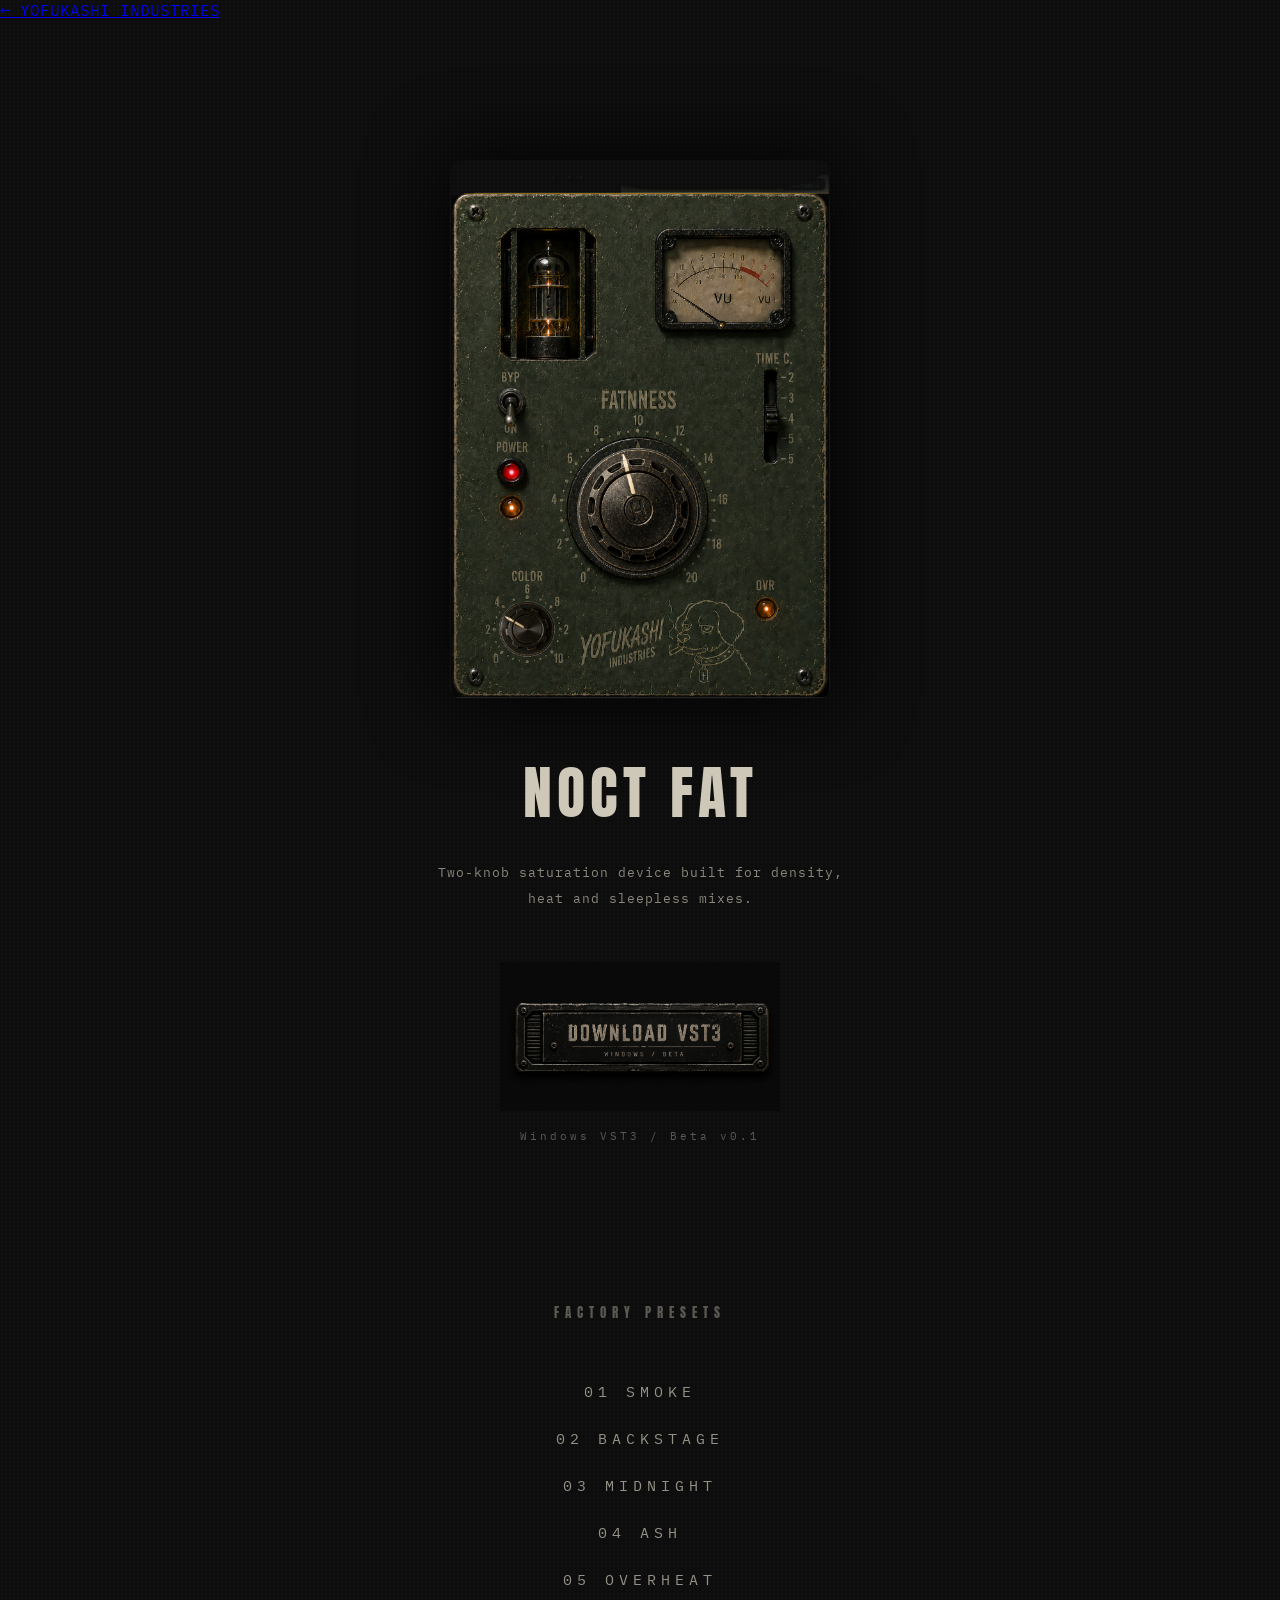
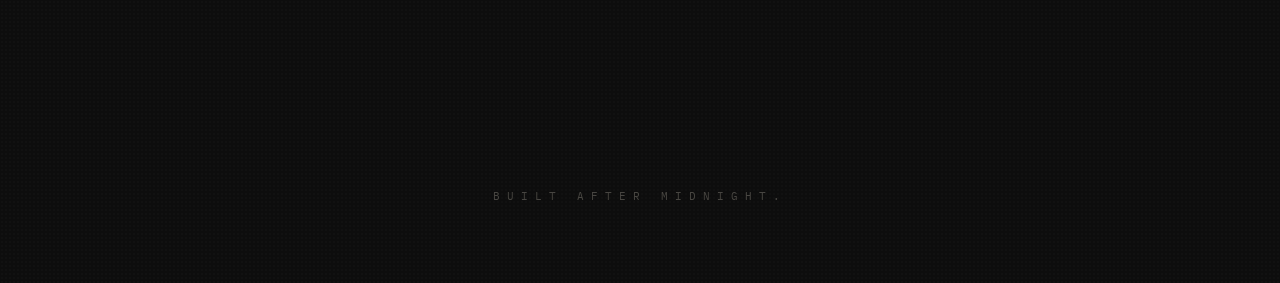
==== noct-fat.html @ 55103df0 "Create noct-fat.html" ====
<!DOCTYPE html>
<html lang="en">
<head>
  <meta charset="UTF-8" />
  <meta name="viewport" content="width=device-width, initial-scale=1.0"/>
  <title>NOCT FAT — YOFUKASHI INDUSTRIES</title>
  <link rel="stylesheet" href="style.css"/>
  <link rel="preconnect" href="https://fonts.googleapis.com">
  <link rel="preconnect" href="https://fonts.gstatic.com" crossorigin>
  <link href="https://fonts.googleapis.com/css2?family=Anton&family=IBM+Plex+Mono:wght@300;400&display=swap" rel="stylesheet">
</head>
<body>

  <nav class="top-nav">
    <a href="index.html" class="nav-back">← YOFUKASHI INDUSTRIES</a>
  </nav>

  <section class="plugin-section">
    <img src="noct-fatnness-ui.png" alt="NOCT FAT" class="plugin-ui">
    <h1 class="plugin-title">NOCT FAT</h1>
    <p class="plugin-description">
      Two-knob saturation device built for density,<br>
      heat and sleepless mixes.
    </p>
    <a href="NOCT_FAT_v0.1.zip" class="download-button" download>
      <img src="download-button.png" alt="DOWNLOAD VST3" class="download-btn-img">
    </a>
    <p class="plugin-note">Windows VST3 / Beta v0.1</p>
  </section>

  <section class="preset-section">
    <h2 class="section-label">FACTORY PRESETS</h2>
    <div class="preset-list">
      <span>01 SMOKE</span>
      <span>02 BACKSTAGE</span>
      <span>03 MIDNIGHT</span>
      <span>04 ASH</span>
      <span>05 OVERHEAT</span>
    </div>
  </section>

  <footer>
    <p>BUILT AFTER MIDNIGHT.</p>
  </footer>

</body>
</html>
---- style.css ----
*{
  margin: 0;
  padding: 0;
  box-sizing: border-box;
}

body{
  background: #0d0d0d;
  color: #cec8b8;
  font-family: 'IBM Plex Mono', monospace;
  overflow-x: hidden;
  background-image:
    radial-gradient(rgba(255,255,255,0.015) 1px, transparent 1px);
  background-size: 4px 4px;
}

.hero{
  width: 100%;
  padding-top: 100px;
  padding-bottom: 80px;
  display: flex;
  flex-direction: column;
  align-items: center;
  justify-content: center;
}

.brand-logo{
  width: 85%;
  max-width: 1000px;
  opacity: 0.95;
  user-select: none;
  pointer-events: none;
}

.tagline{
  margin-top: 30px;
  font-size: 11px;
  letter-spacing: 5px;
  opacity: 0.5;
}

.concept-section{
  width: 100%;
  max-width: 780px;
  margin: 100px auto;
  text-align: center;
  padding: 0 24px;
}

.concept-lead{
  font-size: 22px;
  letter-spacing: 2px;
  opacity: 0.95;
  margin-bottom: 32px;
  line-height: 1.8;
}

.concept-body{
  font-size: 13px;
  letter-spacing: 1px;
  line-height: 2.4;
  opacity: 0.6;
}

.plugin-section{
  width: 100%;
  margin-top: 140px;
  display: flex;
  flex-direction: column;
  align-items: center;
  padding: 0 24px;
}

.plugin-ui{
  width: 100%;
  max-width: 380px;
  border-radius: 12px;
  box-shadow: 0 0 80px rgba(0,0,0,0.9);
  margin-bottom: 50px;
}

.plugin-title{
  font-family: 'Anton', sans-serif;
  font-size: 58px;
  letter-spacing: 5px;
  margin-bottom: 24px;
  font-weight: normal;
  color: #cec8b8;
}

.plugin-description{
  max-width: 600px;
  text-align: center;
  line-height: 2;
  opacity: 0.65;
  font-size: 13px;
  margin-bottom: 50px;
  letter-spacing: 1px;
}

.download-button{
  display: block;
  margin-bottom: 18px;
  transition: 0.25s ease;
}

.download-button:hover{
  opacity: 0.75;
  transform: scale(0.97);
}

.download-btn-img{
  width: 100%;
  max-width: 280px;
  display: block;
}

.plugin-note{
  font-size: 11px;
  opacity: 0.4;
  letter-spacing: 3px;
}

.preset-section{
  margin-top: 160px;
  width: 100%;
  display: flex;
  flex-direction: column;
  align-items: center;
  padding: 0 24px;
}

.section-label{
  font-family: 'Anton', sans-serif;
  font-size: 13px;
  letter-spacing: 6px;
  margin-bottom: 60px;
  font-weight: normal;
  opacity: 0.4;
}

.preset-list{
  display: flex;
  flex-direction: column;
  gap: 28px;
  text-align: center;
}

.preset-list span{
  font-size: 15px;
  letter-spacing: 5px;
  opacity: 0.7;
  transition: 0.2s ease;
}

.preset-list span:hover{
  opacity: 1;
  transform: translateX(4px);
}

.about-section{
  margin-top: 160px;
  margin-bottom: 0;
  margin-left: auto;
  margin-right: auto;
  max-width: 680px;
  width: 100%;
  display: flex;
  flex-direction: column;
  align-items: center;
  text-align: center;
  padding: 0 24px;
}

.about-section h2{
  margin-bottom: 30px;
}

.about-section p{
  line-height: 2.2;
  opacity: 0.55;
  font-size: 13px;
  letter-spacing: 1px;
  text-align: center;
}

footer{
  margin-top: 200px;
  margin-bottom: 80px;
  width: 100%;
  display: flex;
  justify-content: center;
  align-items: center;
}

footer p{
  font-size: 11px;
  letter-spacing: 7px;
  opacity: 0.3;
}

@media(max-width: 768px){
  .plugin-title{
    font-size: 38px;
  }
  .concept-lead{
    font-size: 18px;
  }
  .preset-list span{
    font-size: 13px;
  }
}
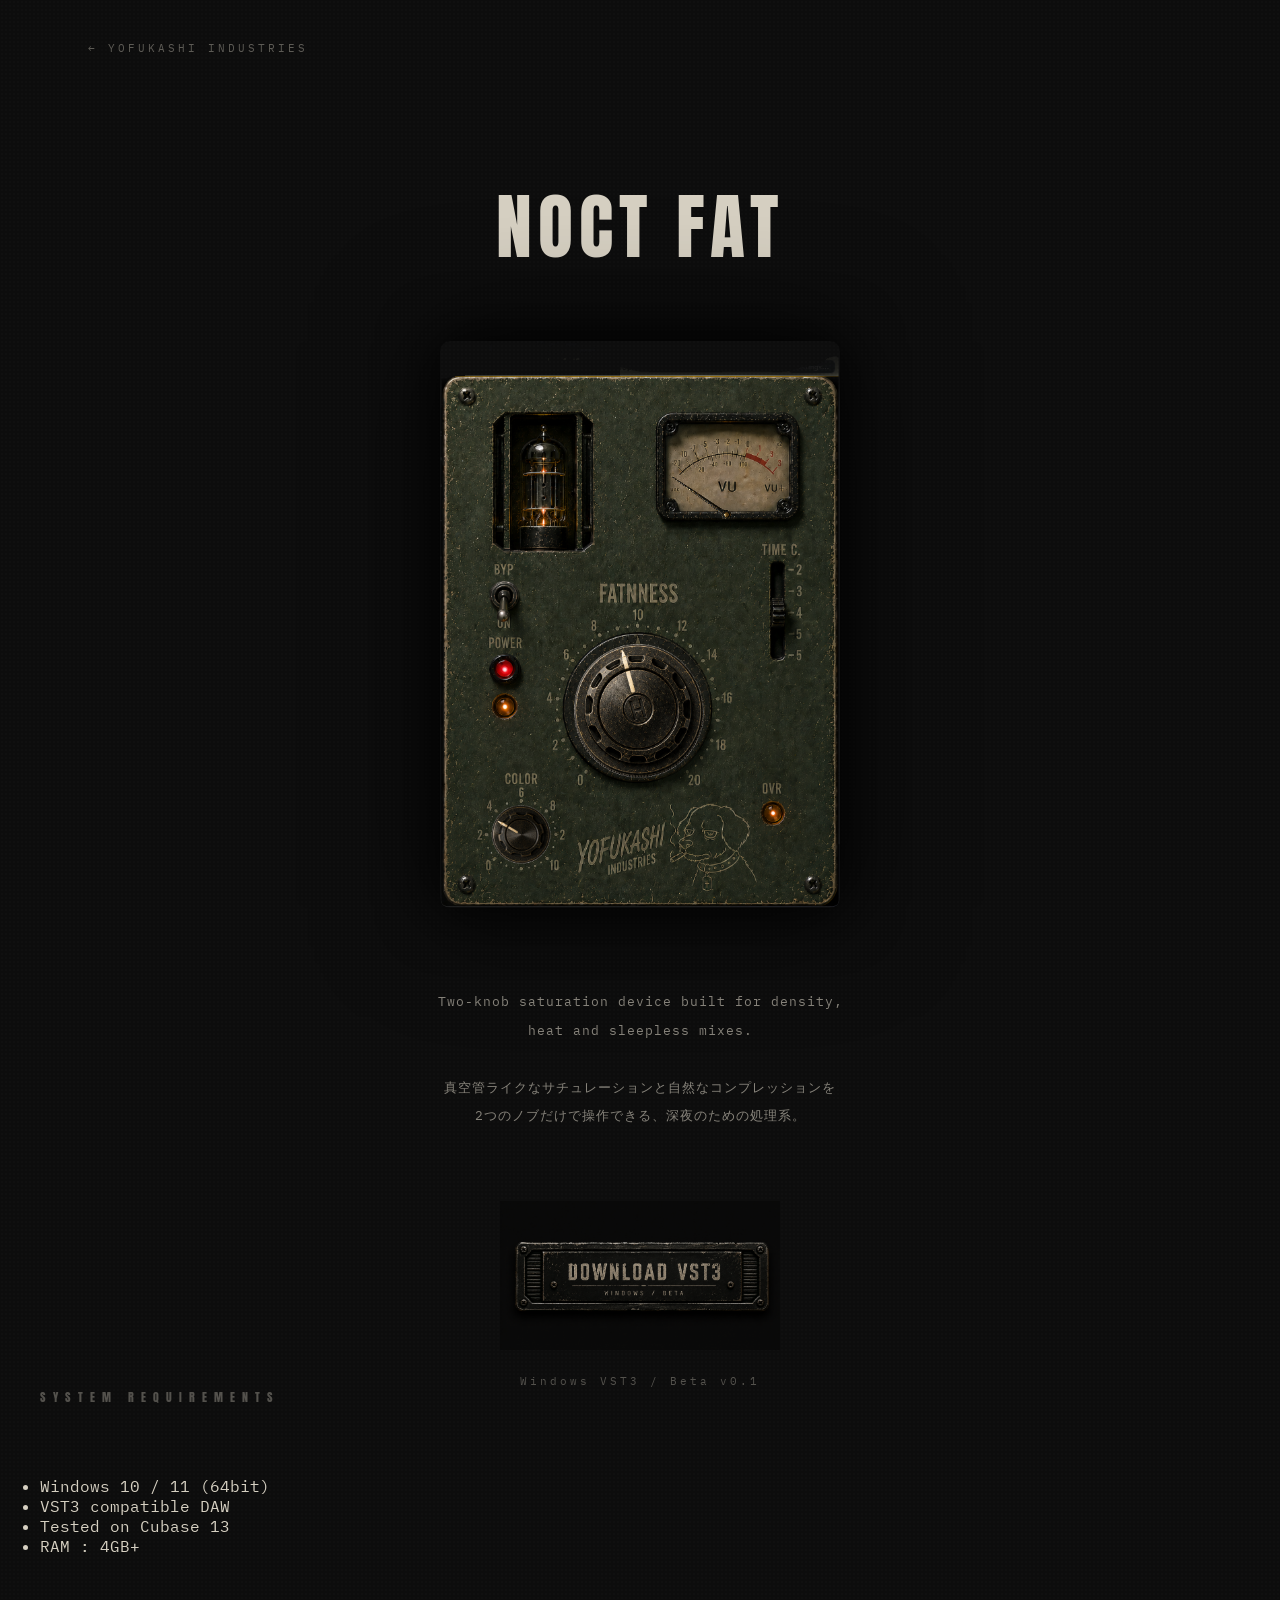
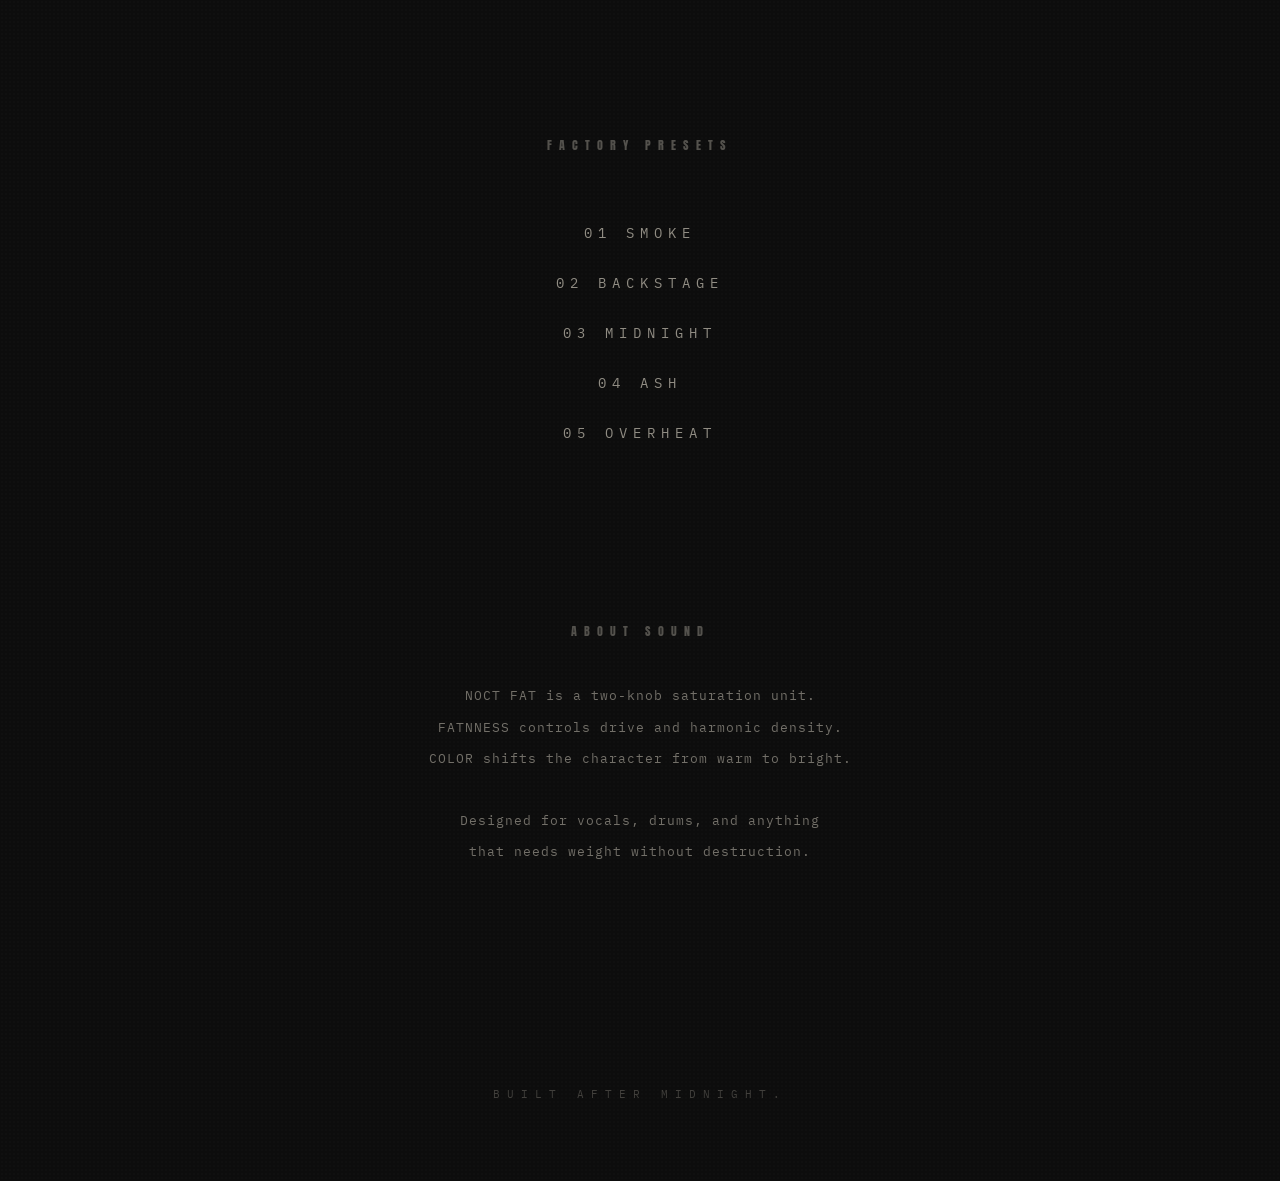
==== commit d3f66c23: "Update noct-fat.html" ====
--- a/noct-fat.html
+++ b/noct-fat.html
@@ -4,7 +4,7 @@
   <meta charset="UTF-8" />
   <meta name="viewport" content="width=device-width, initial-scale=1.0"/>
   <title>NOCT FAT — YOFUKASHI INDUSTRIES</title>
-  <link rel="stylesheet" href="style.css"/>
+  <link rel="stylesheet" href="../css/plugin.css"/>
   <link rel="preconnect" href="https://fonts.googleapis.com">
   <link rel="preconnect" href="https://fonts.gstatic.com" crossorigin>
   <link href="https://fonts.googleapis.com/css2?family=Anton&family=IBM+Plex+Mono:wght@300;400&display=swap" rel="stylesheet">
@@ -12,20 +12,32 @@
 <body>
 
   <nav class="top-nav">
-    <a href="index.html" class="nav-back">← YOFUKASHI INDUSTRIES</a>
+    <a href="../index.html" class="nav-back">← YOFUKASHI INDUSTRIES</a>
   </nav>
 
   <section class="plugin-section">
-    <img src="noct-fatnness-ui.png" alt="NOCT FAT" class="plugin-ui">
     <h1 class="plugin-title">NOCT FAT</h1>
+    <img src="../assets/noct-fatnness-ui.png" alt="NOCT FAT" class="plugin-ui">
     <p class="plugin-description">
       Two-knob saturation device built for density,<br>
-      heat and sleepless mixes.
+      heat and sleepless mixes.<br><br>
+      真空管ライクなサチュレーションと自然なコンプレッションを<br>
+      2つのノブだけで操作できる、深夜のための処理系。
     </p>
-    <a href="NOCT_FAT_v0.1.zip" class="download-button" download>
-      <img src="download-button.png" alt="DOWNLOAD VST3" class="download-btn-img">
+    <a href="../downloads/NOCT_FAT_v0.1.zip" class="download-button" download>
+      <img src="../assets/download-button.png" alt="DOWNLOAD VST3" class="download-btn-img">
     </a>
     <p class="plugin-note">Windows VST3 / Beta v0.1</p>
+  </section>
+
+  <section class="specs-section">
+    <h2 class="section-label">SYSTEM REQUIREMENTS</h2>
+    <ul class="specs-list">
+      <li>Windows 10 / 11 (64bit)</li>
+      <li>VST3 compatible DAW</li>
+      <li>Tested on Cubase 13</li>
+      <li>RAM : 4GB+</li>
+    </ul>
   </section>
 
   <section class="preset-section">
@@ -39,6 +51,17 @@
     </div>
   </section>
 
+  <section class="about-section">
+    <h2 class="section-label">ABOUT SOUND</h2>
+    <p>
+      NOCT FAT is a two-knob saturation unit.<br>
+      FATNNESS controls drive and harmonic density.<br>
+      COLOR shifts the character from warm to bright.<br><br>
+      Designed for vocals, drums, and anything<br>
+      that needs weight without destruction.
+    </p>
+  </section>
+
   <footer>
     <p>BUILT AFTER MIDNIGHT.</p>
   </footer>
--- a/css/plugin.css
+++ b/css/plugin.css
@@ -0,0 +1,207 @@
+*{
+  margin: 0;
+  padding: 0;
+  box-sizing: border-box;
+}
+
+body{
+  background: #0d0d0d;
+  color: #d6d0c2;
+  font-family: 'IBM Plex Mono', monospace;
+  overflow-x: hidden;
+  max-width: 1200px;
+  margin-left: auto;
+  margin-right: auto;
+  background-image:
+    radial-gradient(rgba(255,255,255,0.012) 1px, transparent 1px);
+  background-size: 4px 4px;
+}
+
+/* NAV */
+.top-nav{
+  width: 100%;
+  padding: 36px 48px;
+}
+
+.nav-back{
+  color: #d6d0c2;
+  text-decoration: none;
+  font-size: 11px;
+  letter-spacing: 3px;
+  opacity: 0.4;
+  transition: opacity 0.2s ease;
+}
+
+.nav-back:hover{
+  opacity: 0.9;
+}
+
+/* PRODUCT HERO */
+.plugin-section{
+  width: 100%;
+  margin-top: 80px;
+  margin-bottom: 0;
+  display: flex;
+  flex-direction: column;
+  align-items: center;
+  padding: 0 24px;
+  text-align: center;
+}
+
+.plugin-title{
+  font-family: 'Anton', sans-serif;
+  font-size: 72px;
+  letter-spacing: 6px;
+  font-weight: normal;
+  color: #d6d0c2;
+  margin-bottom: 60px;
+}
+
+.plugin-ui{
+  width: 100%;
+  max-width: 400px;
+  border-radius: 10px;
+  box-shadow:
+    0 0 60px rgba(0,0,0,0.95),
+    0 0 120px rgba(0,0,0,0.6);
+  margin-bottom: 80px;
+  display: block;
+  margin-left: auto;
+  margin-right: auto;
+}
+
+/* DESCRIPTION */
+.plugin-description{
+  max-width: 640px;
+  text-align: center;
+  line-height: 2.2;
+  opacity: 0.6;
+  font-size: 13px;
+  margin-bottom: 70px;
+  letter-spacing: 1px;
+  margin-left: auto;
+  margin-right: auto;
+}
+
+/* DOWNLOAD */
+.download-button{
+  display: inline-block;
+  margin-bottom: 20px;
+  transition: opacity 0.25s ease, transform 0.25s ease, box-shadow 0.25s ease;
+}
+
+.download-button:hover{
+  opacity: 0.85;
+  transform: scale(1.01);
+  box-shadow: 0 0 18px rgba(214,208,194,0.08);
+}
+
+.download-btn-img{
+  width: 100%;
+  max-width: 280px;
+  display: block;
+}
+
+.plugin-note{
+  font-size: 11px;
+  opacity: 0.35;
+  letter-spacing: 3px;
+  margin-top: 4px;
+}
+
+/* FACTORY PRESETS */
+.preset-section{
+  margin-top: 180px;
+  width: 100%;
+  display: flex;
+  flex-direction: column;
+  align-items: center;
+  padding: 0 24px;
+}
+
+.section-label{
+  font-family: 'Anton', sans-serif;
+  font-size: 12px;
+  letter-spacing: 7px;
+  margin-bottom: 70px;
+  font-weight: normal;
+  opacity: 0.35;
+}
+
+.preset-list{
+  display: flex;
+  flex-direction: column;
+  gap: 32px;
+  text-align: center;
+}
+
+.preset-list span{
+  font-size: 14px;
+  letter-spacing: 6px;
+  opacity: 0.65;
+  transition: opacity 0.2s ease, transform 0.2s ease;
+  cursor: default;
+}
+
+.preset-list span:hover{
+  opacity: 0.95;
+  transform: translateX(5px);
+}
+
+/* ABOUT SOUND */
+.about-section{
+  margin-top: 180px;
+  margin-left: auto;
+  margin-right: auto;
+  max-width: 700px;
+  width: 100%;
+  display: flex;
+  flex-direction: column;
+  align-items: center;
+  text-align: center;
+  padding: 0 24px;
+}
+
+.about-section .section-label{
+  margin-bottom: 40px;
+}
+
+.about-section p{
+  line-height: 2.4;
+  opacity: 0.5;
+  font-size: 13px;
+  letter-spacing: 1px;
+}
+
+/* FOOTER */
+footer{
+  margin-top: 220px;
+  margin-bottom: 80px;
+  width: 100%;
+  display: flex;
+  justify-content: center;
+  align-items: center;
+}
+
+footer p{
+  font-size: 11px;
+  letter-spacing: 7px;
+  opacity: 0.25;
+}
+
+/* MOBILE */
+@media(max-width: 768px){
+  .plugin-title{
+    font-size: 42px;
+    letter-spacing: 4px;
+  }
+  .top-nav{
+    padding: 24px;
+  }
+  .preset-list span{
+    font-size: 13px;
+  }
+  .plugin-description{
+    font-size: 12px;
+  }
+}
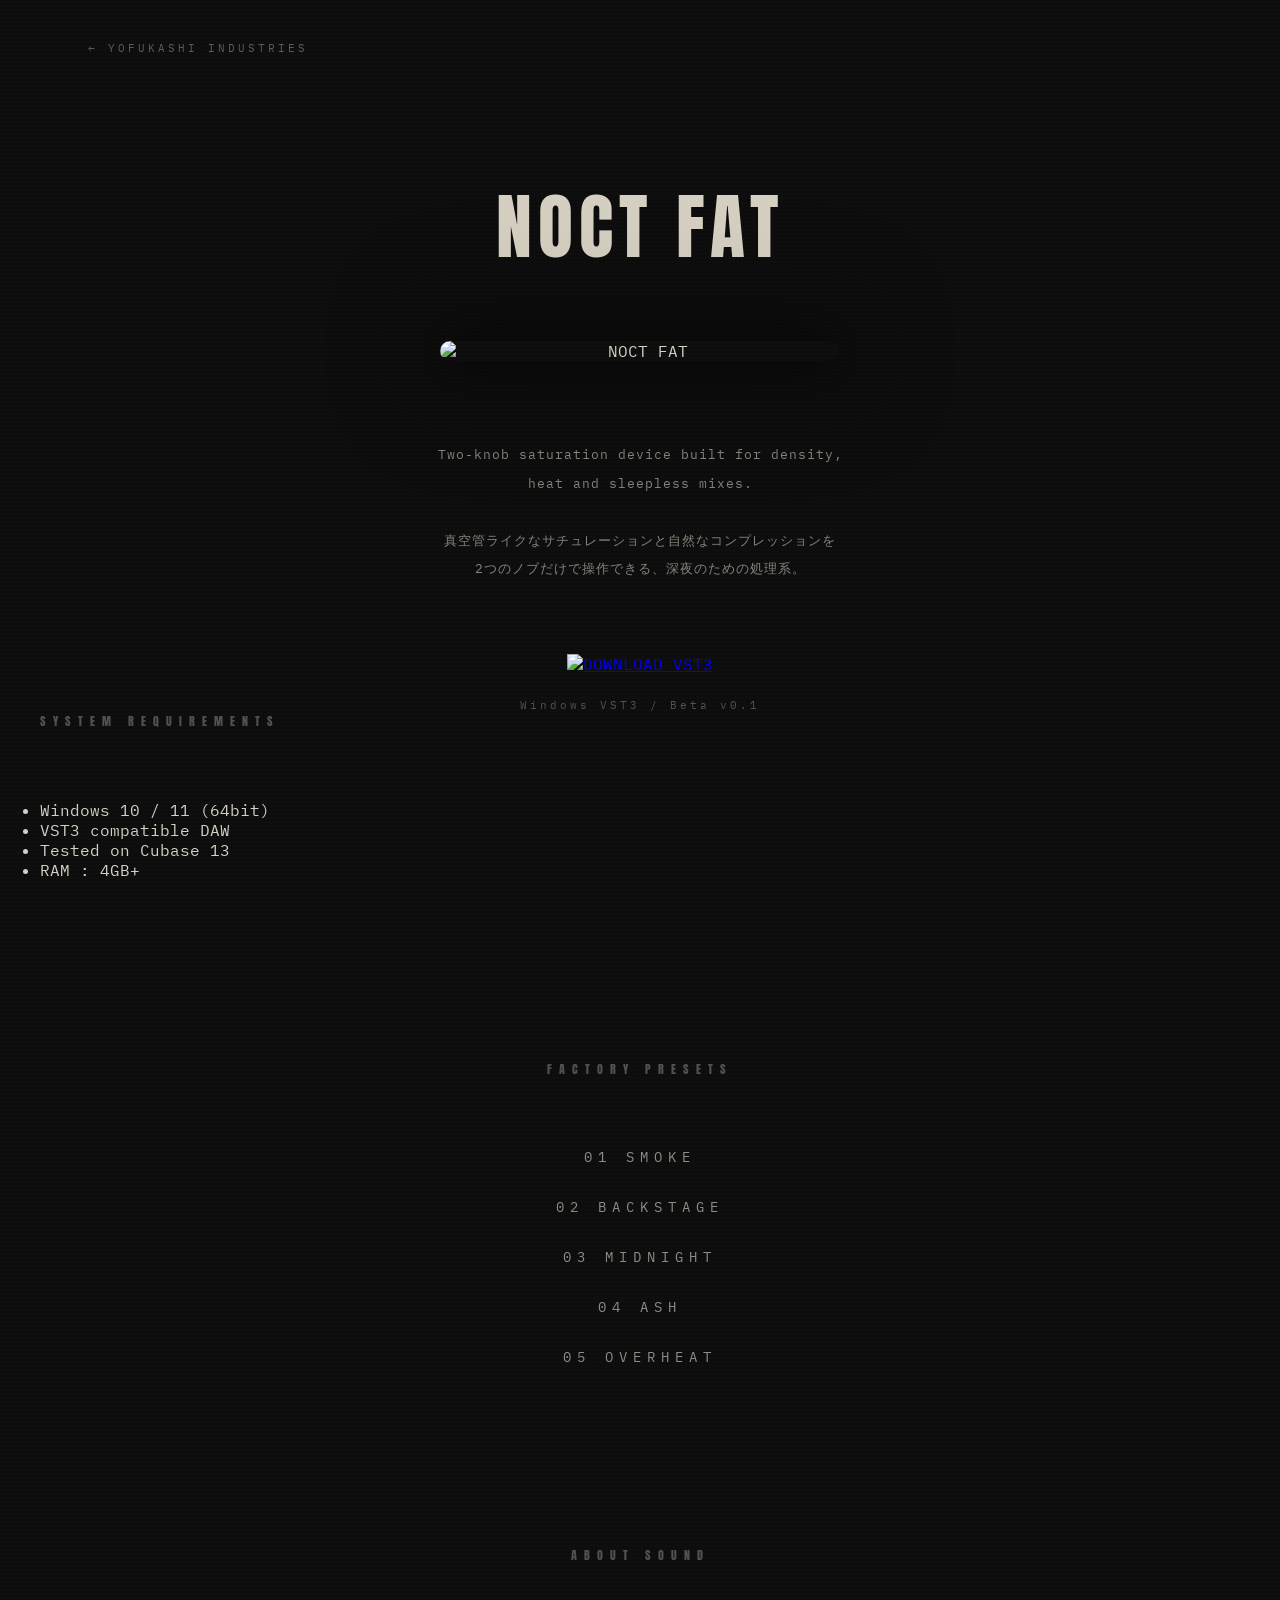
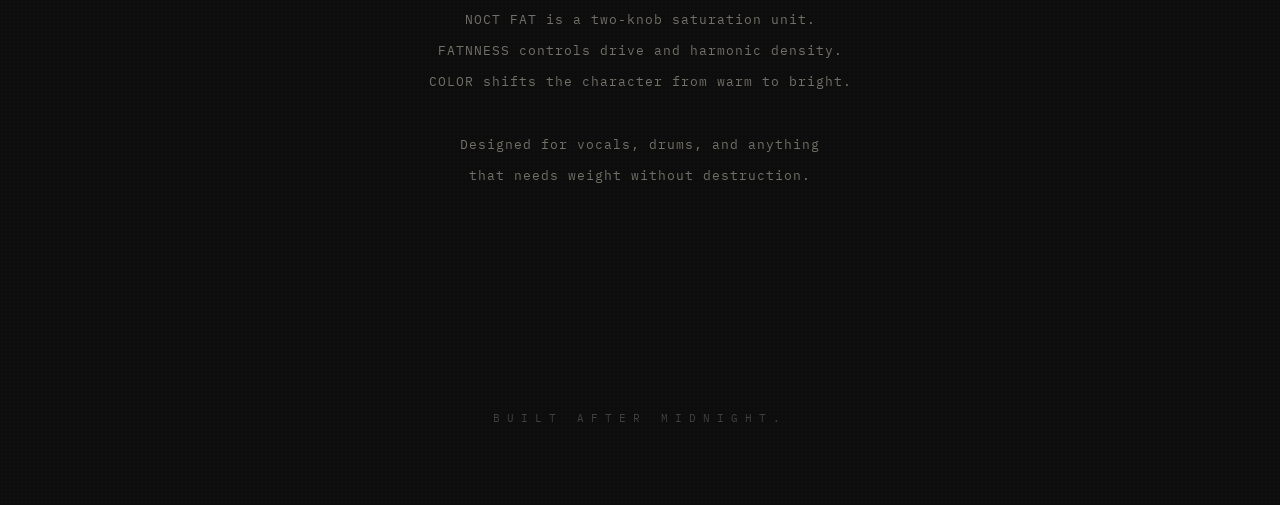
==== commit e4b67645: "Update noct-fat.html" ====
--- a/noct-fat.html
+++ b/noct-fat.html
@@ -17,7 +17,7 @@
 
   <section class="plugin-section">
     <h1 class="plugin-title">NOCT FAT</h1>
-    <img src="../assets/noct-fatnness-ui.png" alt="NOCT FAT" class="plugin-ui">
+    <img src="../assets/assets/noct-fatnness-ui.png" alt="NOCT FAT" class="plugin-ui">
     <p class="plugin-description">
       Two-knob saturation device built for density,<br>
       heat and sleepless mixes.<br><br>
@@ -25,7 +25,7 @@
       2つのノブだけで操作できる、深夜のための処理系。
     </p>
     <a href="../downloads/NOCT_FAT_v0.1.zip" class="download-button" download>
-      <img src="../assets/download-button.png" alt="DOWNLOAD VST3" class="download-btn-img">
+      <img src="../assets/assets/download-button.png" alt="DOWNLOAD VST3" class="download-btn-img">
     </a>
     <p class="plugin-note">Windows VST3 / Beta v0.1</p>
   </section>
